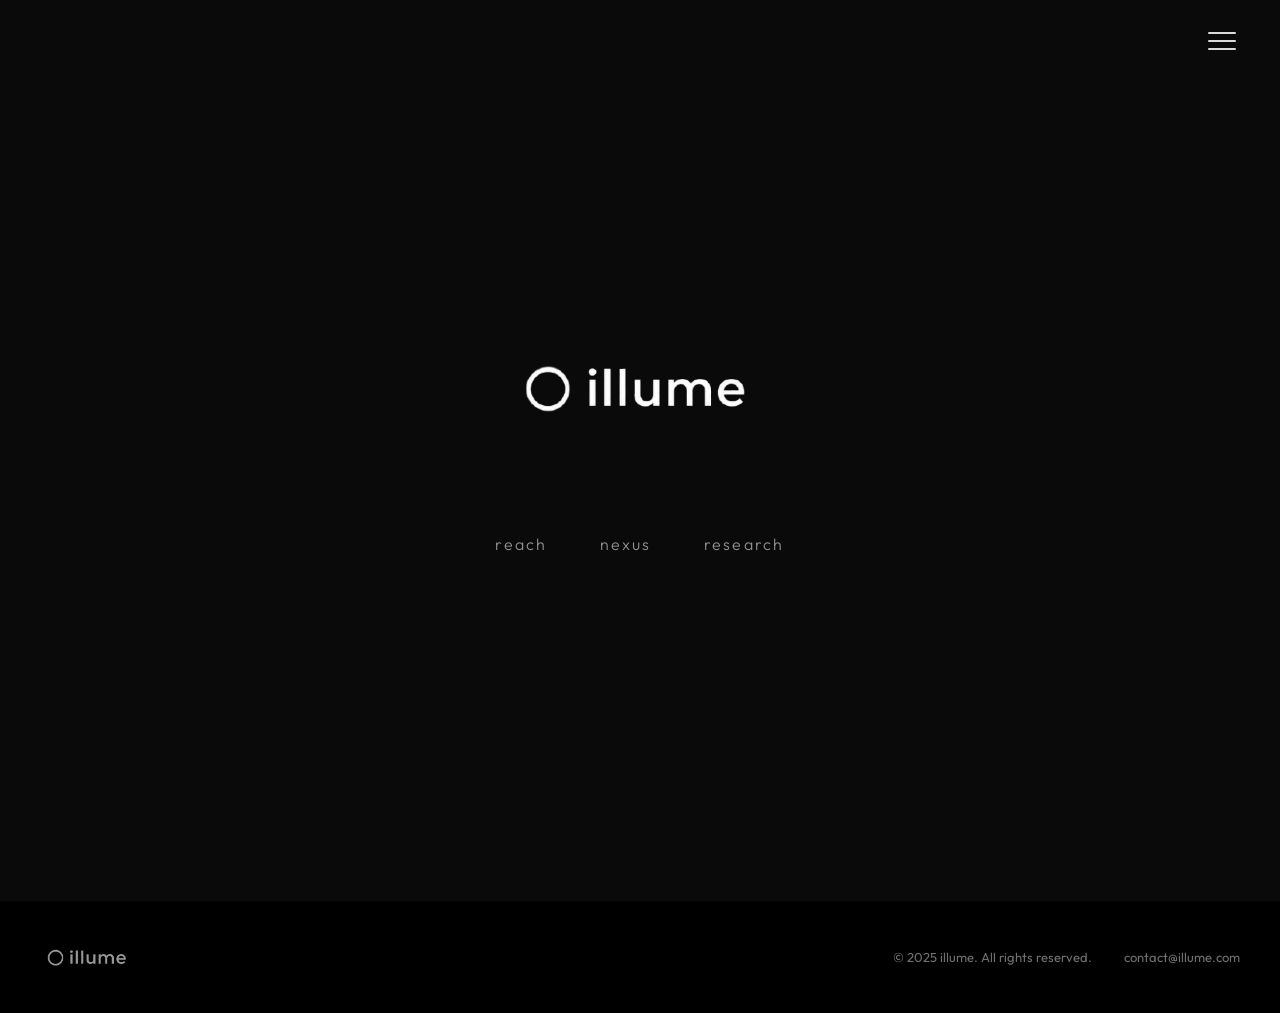
==== index.html @ b786ed3f "website update" ====
<!DOCTYPE html>
<html lang="en">
<head>
    <meta charset="UTF-8">
    <meta name="viewport" content="width=device-width, initial-scale=1.0">
    <title>illume — Automated Social Media for Academic Journals</title>
    <link rel="preconnect" href="https://fonts.googleapis.com">
    <link rel="preconnect" href="https://fonts.gstatic.com" crossorigin>
    <link href="https://fonts.googleapis.com/css2?family=Outfit:wght@300;400;500;600;700;800&display=swap" rel="stylesheet">
    <link rel="stylesheet" href="styles.css">
</head>
<body>
    <!-- Navigation -->
    <nav class="navbar">
        <button class="hamburger" id="hamburger" aria-label="Open menu">
            <span></span>
            <span></span>
            <span></span>
        </button>
    </nav>
    <div class="nav-overlay" id="navOverlay">
        <button class="nav-close" id="navClose" aria-label="Close menu">✕</button>
        <ul class="nav-overlay-menu">
            <li><a href="#home" class="nav-overlay-link">Home</a></li>
            <li><a href="reach.html" class="nav-overlay-link">Reach</a></li>
            <li><a href="nexus.html" class="nav-overlay-link">Nexus</a></li>
            <li><a href="research.html" class="nav-overlay-link">Research</a></li>
            <li><a href="mailto:contact@illume.com" class="nav-overlay-link">Contact</a></li>
        </ul>
    </div>

    <!-- Hero Section -->
    <section id="home" class="hero">
        <video class="hero-video" id="heroV1" autoplay muted playsinline>
            <source src="video/hero.mp4" type="video/mp4">
            <source src="video/hero.webm" type="video/webm">
        </video>
        <video class="hero-video hero-video-standby" id="heroV2" muted playsinline>
            <source src="video/hero.mp4" type="video/mp4">
            <source src="video/hero.webm" type="video/webm">
        </video>
        <div class="hero-video-overlay"></div>
        <div class="hero-center">
            <img src="logo-transparent.png" alt="illume" class="hero-logo">
            <div class="hero-links">
                <a href="reach.html" class="hero-link">reach</a>
                <a href="nexus.html" class="hero-link">nexus</a>
                <a href="research.html" class="hero-link">research</a>
            </div>
        </div>
    </section>

    <!-- Footer -->
    <footer class="footer">
        <div class="footer-inner">
            <img src="logo-transparent.png" alt="illume" class="footer-logo-img">
            <div class="footer-right">
                <p class="footer-copy">&copy; 2025 illume. All rights reserved.</p>
                <a href="mailto:contact@illume.com" class="footer-contact">contact@illume.com</a>
            </div>
        </div>
    </footer>

    <script src="script.js"></script>
</body>
</html>
---- styles.css ----
/* Reset and Base Styles */
* {
    margin: 0;
    padding: 0;
    box-sizing: border-box;
}

:root {
    --primary-color: #5555FF;
    --secondary-color: #4040DD;
    --accent-gradient: linear-gradient(135deg, #6B6BFF 0%, #5555FF 50%, #4040DD 100%);
    --bg-dark: #0a0a0a;
    --bg-darker: #000000;
    --bg-card: #1a1a1a;
    --text-primary: #ffffff;
    --text-secondary: #b0b0b0;
    --text-muted: #707070;
}

html {
    scroll-behavior: smooth;
}

body {
    font-family: 'Outfit', -apple-system, BlinkMacSystemFont, 'Segoe UI', sans-serif;
    background-color: var(--bg-dark);
    color: var(--text-primary);
    line-height: 1.6;
    overflow-x: hidden;
}

.container {
    max-width: 1200px;
    margin: 0 auto;
    padding: 0 20px;
}

/* Navigation */
.navbar {
    position: fixed;
    top: 0;
    right: 0;
    z-index: 1000;
    padding: 28px 40px;
}

.hamburger {
    background: none;
    border: none;
    cursor: pointer;
    display: flex;
    flex-direction: column;
    gap: 6px;
    padding: 4px;
}

.hamburger span {
    display: block;
    width: 28px;
    height: 2px;
    background: rgba(255, 255, 255, 0.85);
    transition: all 0.3s;
    border-radius: 2px;
}

.hamburger:hover span {
    background: white;
}

.nav-overlay {
    position: fixed;
    top: 0;
    right: -340px;
    width: 320px;
    height: 100vh;
    background: rgba(8, 8, 8, 0.97);
    backdrop-filter: blur(20px);
    z-index: 1001;
    transition: right 0.4s cubic-bezier(0.4, 0, 0.2, 1);
    padding: 80px 50px;
    border-left: 1px solid rgba(255, 255, 255, 0.07);
}

.nav-overlay.open {
    right: 0;
}

.nav-close {
    position: absolute;
    top: 28px;
    right: 38px;
    background: none;
    border: none;
    color: rgba(255, 255, 255, 0.65);
    font-size: 20px;
    cursor: pointer;
    transition: color 0.3s;
    line-height: 1;
}

.nav-close:hover {
    color: white;
}

.nav-overlay-menu {
    list-style: none;
    display: flex;
    flex-direction: column;
    gap: 28px;
}

.nav-overlay-link {
    color: rgba(255, 255, 255, 0.6);
    text-decoration: none;
    font-size: 22px;
    font-weight: 500;
    letter-spacing: -0.3px;
    transition: color 0.3s;
}

.nav-overlay-link:hover {
    color: white;
}

/* Buttons */
.btn-primary, .btn-secondary, .btn-outline {
    padding: 12px 28px;
    border-radius: 8px;
    text-decoration: none;
    font-weight: 600;
    transition: all 0.3s;
    display: inline-block;
    cursor: pointer;
}

.btn-primary {
    background: var(--accent-gradient);
    color: white;
    border: none;
}

.btn-primary:hover {
    transform: translateY(-2px);
    box-shadow: 0 10px 30px rgba(85, 85, 255, 0.3);
}

.btn-secondary {
    background: white;
    color: var(--bg-dark);
    border: none;
}

.btn-secondary:hover {
    transform: translateY(-2px);
    box-shadow: 0 10px 30px rgba(255, 255, 255, 0.2);
}

.btn-outline {
    background: transparent;
    color: var(--text-primary);
    border: 2px solid rgba(255, 255, 255, 0.2);
}

.btn-outline:hover {
    border-color: var(--primary-color);
    background: rgba(85, 85, 255, 0.1);
}

.btn-primary.large, .btn-outline.large {
    padding: 16px 40px;
    font-size: 18px;
}

/* Hero Section */
.hero {
    position: relative;
    height: 100vh;
    display: flex;
    align-items: center;
    justify-content: center;
    overflow: hidden;
}

.hero-video {
    position: absolute;
    top: 0;
    left: 0;
    width: 100%;
    height: 100%;
    object-fit: cover;
    z-index: 0;
    transition: opacity 0.8s ease;
}

.hero-video-standby {
    opacity: 0;
}

.hero-video-overlay {
    position: absolute;
    top: 0;
    left: 0;
    width: 100%;
    height: 100%;
    background: rgba(10, 10, 10, 0.3);
    z-index: 1;
}

.hero-center {
    display: flex;
    flex-direction: column;
    align-items: center;
    gap: 100px;
    position: relative;
    z-index: 2;
}

.hero-logo {
    height: 90px;
    width: auto;
}

.hero-links {
    display: flex;
    gap: 52px;
    align-items: center;
}

.hero-link {
    color: rgba(255, 255, 255, 0.55);
    text-decoration: none;
    font-size: 16px;
    font-weight: 300;
    letter-spacing: 0.14em;
    transition: color 0.3s;
}

.hero-link:hover {
    color: rgba(255, 255, 255, 0.95);
}



/* Footer */
.footer {
    background: var(--bg-darker);
    padding: 40px;
    border-top: 1px solid rgba(255, 255, 255, 0.05);
}

.footer-inner {
    max-width: 1200px;
    margin: 0 auto;
    display: flex;
    align-items: center;
    justify-content: space-between;
}

.footer-logo-img {
    height: 32px;
    width: auto;
    opacity: 0.6;
}

.footer-right {
    display: flex;
    align-items: center;
    gap: 32px;
}

.footer-copy {
    color: var(--text-muted);
    font-size: 13px;
}

.footer-contact {
    color: var(--text-muted);
    text-decoration: none;
    font-size: 13px;
    transition: color 0.3s;
}

.footer-contact:hover {
    color: var(--text-primary);
}

/* Responsive Design */
@media (max-width: 768px) {
    .navbar {
        padding: 20px 25px;
    }

    .hero-logo {
        height: 65px;
    }

    .hero-links {
        gap: 32px;
    }

    .footer-inner {
        flex-direction: column;
        gap: 20px;
        text-align: center;
    }

    .footer-right {
        flex-direction: column;
        gap: 10px;
    }
}

/* ─── Reach Page ─────────────────────────────────────── */

.rp-hero {
    min-height: 100vh;
    display: flex;
    flex-direction: column;
    justify-content: center;
    padding: 140px 80px 100px;
    position: relative;
    background: var(--bg-dark);
}

.rp-back {
    position: absolute;
    top: 44px;
    left: 80px;
    color: var(--text-muted);
    text-decoration: none;
    font-size: 13px;
    letter-spacing: 0.08em;
    font-weight: 400;
    transition: color 0.3s;
}

.rp-back:hover { color: white; }

.rp-eyebrow {
    display: block;
    font-size: 13px;
    color: var(--text-muted);
    letter-spacing: 0.12em;
    font-weight: 400;
    margin-bottom: 10px;
}

.rp-title {
    font-size: clamp(48px, 6vw, 80px);
    font-weight: 300;
    letter-spacing: -1px;
    line-height: 1;
    color: white;
    margin-bottom: 44px;
}

.rp-tagline {
    font-size: 20px;
    color: var(--text-secondary);
    font-weight: 300;
    line-height: 1.6;
    max-width: 500px;
    margin-bottom: 52px;
}

.rp-btn {
    display: inline-block;
    color: rgba(255, 255, 255, 0.8);
    text-decoration: none;
    font-size: 13px;
    letter-spacing: 0.1em;
    font-weight: 400;
    border-bottom: 1px solid rgba(255, 255, 255, 0.25);
    padding-bottom: 4px;
    transition: color 0.3s, border-color 0.3s;
}

.rp-btn:hover {
    color: white;
    border-color: white;
}

.rp-container {
    max-width: 960px;
    margin: 0 auto;
    padding: 0 80px;
}

.rp-section {
    padding: 0 0 100px;
    background: var(--bg-dark);
}

.rp-rule {
    border: none;
    border-top: 1px solid rgba(255, 255, 255, 0.08);
    margin: 0 0 80px;
}

.rp-label {
    font-size: 11px;
    text-transform: uppercase;
    letter-spacing: 0.2em;
    color: var(--text-muted);
    font-weight: 500;
    margin-bottom: 52px;
}

.rp-intro {
    font-size: 21px;
    color: var(--text-secondary);
    line-height: 1.75;
    font-weight: 300;
    max-width: 720px;
}

.rp-features {
    display: grid;
    grid-template-columns: 1fr 1fr;
    gap: 52px 80px;
}

.rp-feature h3 {
    font-size: 17px;
    font-weight: 600;
    color: white;
    margin-bottom: 12px;
    letter-spacing: -0.2px;
}

.rp-feature p {
    font-size: 15px;
    color: var(--text-secondary);
    line-height: 1.75;
    font-weight: 300;
}

.rp-steps {
    display: flex;
    flex-direction: column;
    gap: 44px;
}

.rp-step {
    display: flex;
    gap: 44px;
    align-items: flex-start;
}

.rp-step-num {
    font-size: 12px;
    color: var(--text-muted);
    font-weight: 500;
    letter-spacing: 0.05em;
    min-width: 28px;
    padding-top: 3px;
}

.rp-step-body h3 {
    font-size: 17px;
    font-weight: 600;
    color: white;
    margin-bottom: 10px;
    letter-spacing: -0.2px;
}

.rp-step-body p {
    font-size: 15px;
    color: var(--text-secondary);
    line-height: 1.75;
    font-weight: 300;
}

.rp-pricing {
    display: flex;
    flex-direction: column;
    margin-bottom: 28px;
}

.rp-plan {
    display: grid;
    grid-template-columns: 160px 1fr 110px;
    gap: 32px;
    align-items: center;
    padding: 28px 0;
    border-bottom: 1px solid rgba(255, 255, 255, 0.06);
}

.rp-plan:first-child {
    border-top: 1px solid rgba(255, 255, 255, 0.06);
}

.rp-plan-name {
    font-size: 16px;
    font-weight: 600;
    color: white;
}

.rp-plan-detail {
    font-size: 14px;
    color: var(--text-muted);
    font-weight: 300;
    line-height: 1.6;
}

.rp-plan-price {
    font-size: 18px;
    font-weight: 600;
    color: white;
    text-align: right;
}

.rp-plan-price span {
    font-size: 13px;
    font-weight: 300;
    color: var(--text-muted);
}

.rp-pricing-note {
    font-size: 13px;
    color: var(--text-muted);
    font-weight: 300;
}

.rp-cta-section {
    padding-bottom: 140px;
}

.rp-cta h2 {
    font-size: clamp(32px, 4vw, 48px);
    font-weight: 300;
    letter-spacing: -0.5px;
    color: white;
    margin-bottom: 40px;
    line-height: 1.1;
}

@media (max-width: 768px) {
    .rp-hero { padding: 120px 32px 80px; }
    .rp-back { left: 32px; }
    .rp-title { letter-spacing: -2px; }
    .rp-container { padding: 0 32px; }
    .rp-features { grid-template-columns: 1fr; gap: 40px; }
    .rp-plan { grid-template-columns: 1fr; gap: 6px; }
    .rp-plan-price { text-align: left; }
}
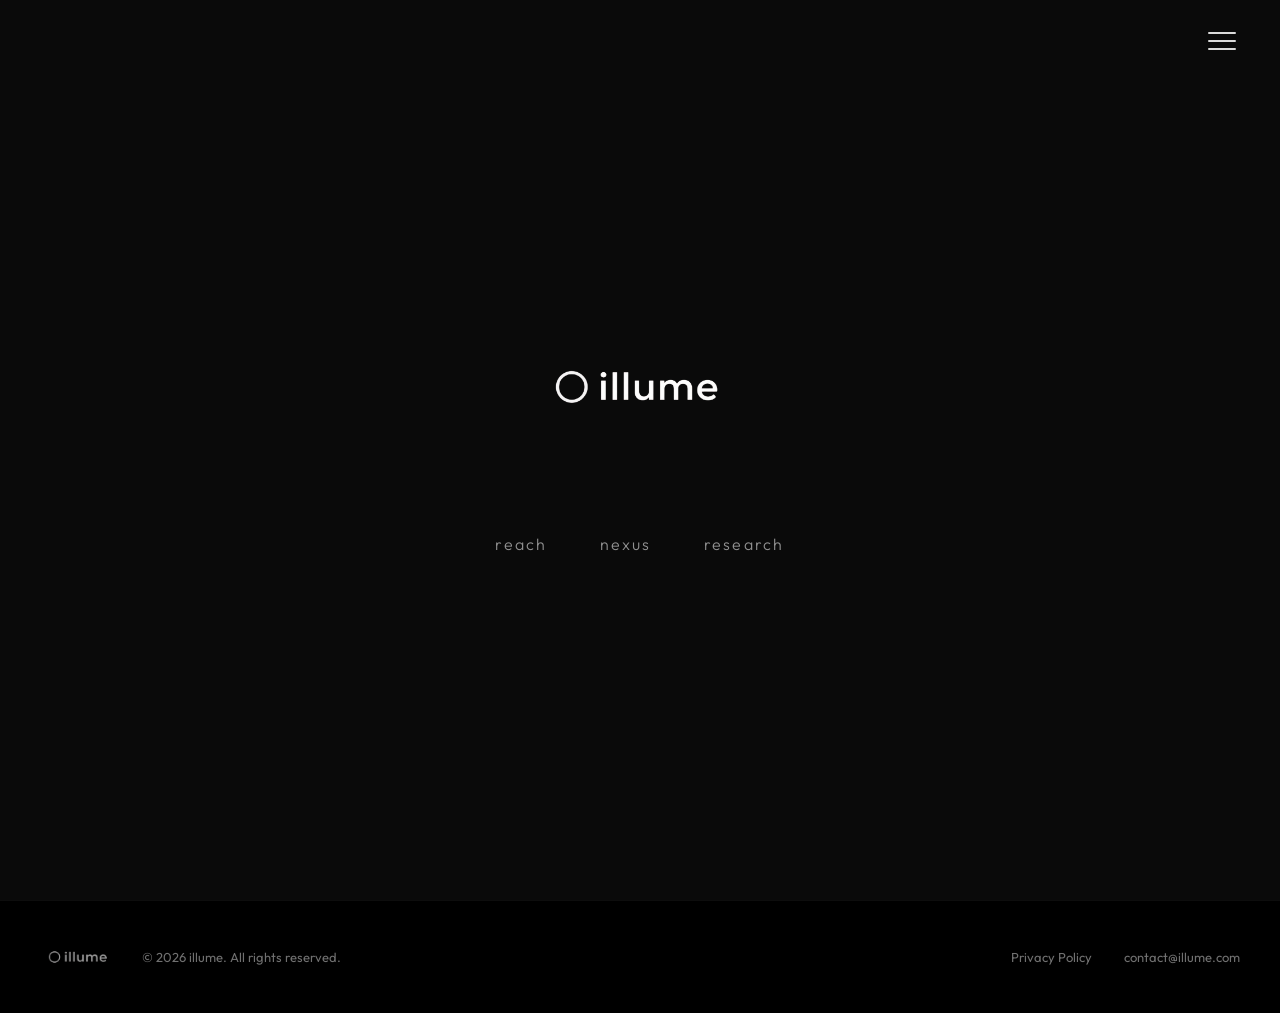
==== commit 3b149f26: "pre-deploy cleanup and updates Co-Authored-By: Claude Sonnet 4.6 <noreply@anthropic.com>" ====
--- a/index.html
+++ b/index.html
@@ -8,6 +8,7 @@
     <link rel="preconnect" href="https://fonts.gstatic.com" crossorigin>
     <link href="https://fonts.googleapis.com/css2?family=Outfit:wght@300;400;500;600;700;800&display=swap" rel="stylesheet">
     <link rel="stylesheet" href="styles.css">
+    <link rel="icon" type="image/png" href="Ellipse.png">
 </head>
 <body>
     <!-- Navigation -->
@@ -53,9 +54,12 @@
     <!-- Footer -->
     <footer class="footer">
         <div class="footer-inner">
-            <img src="logo-transparent.png" alt="illume" class="footer-logo-img">
+            <div class="footer-left">
+                <img src="logo-transparent.png" alt="illume" class="footer-logo-img">
+                <p class="footer-copy">&copy; 2026 illume. All rights reserved.</p>
+            </div>
             <div class="footer-right">
-                <p class="footer-copy">&copy; 2025 illume. All rights reserved.</p>
+                <a href="privacy.html" class="footer-contact">Privacy Policy</a>
                 <a href="mailto:contact@illume.com" class="footer-contact">contact@illume.com</a>
             </div>
         </div>
--- a/styles.css
+++ b/styles.css
@@ -256,6 +256,12 @@
     justify-content: space-between;
 }
 
+.footer-left {
+    display: flex;
+    align-items: center;
+    gap: 24px;
+}
+
 .footer-logo-img {
     height: 32px;
     width: auto;
@@ -298,6 +304,12 @@
         gap: 32px;
     }
 
+    .footer-left {
+        flex-direction: column;
+        gap: 10px;
+        text-align: center;
+    }
+
     .footer-inner {
         flex-direction: column;
         gap: 20px;
@@ -313,11 +325,10 @@
 /* ─── Reach Page ─────────────────────────────────────── */
 
 .rp-hero {
-    min-height: 100vh;
     display: flex;
     flex-direction: column;
     justify-content: center;
-    padding: 140px 80px 100px;
+    padding: 60px 80px 80px;
     position: relative;
     background: var(--bg-dark);
 }
@@ -338,11 +349,17 @@
 
 .rp-eyebrow {
     display: block;
-    font-size: 13px;
-    color: var(--text-muted);
-    letter-spacing: 0.12em;
-    font-weight: 400;
-    margin-bottom: 10px;
+    font-size: 22px;
+    color: var(--text-muted);
+    letter-spacing: 0.06em;
+    font-weight: 300;
+    margin-bottom: 12px;
+    text-decoration: none;
+    transition: color 0.3s;
+}
+
+.rp-eyebrow:hover {
+    color: white;
 }
 
 .rp-title {
@@ -386,6 +403,11 @@
     padding: 0 80px;
 }
 
+.rp-container--wide {
+    max-width: none;
+    padding: 0 80px;
+}
+
 .rp-section {
     padding: 0 0 100px;
     background: var(--bg-dark);
@@ -414,10 +436,33 @@
     max-width: 720px;
 }
 
+.rp-icon {
+    width: 36px;
+    height: 36px;
+    display: flex;
+    align-items: center;
+    justify-content: center;
+    margin-bottom: 18px;
+    color: rgba(255,255,255,0.38);
+}
+
 .rp-features {
     display: grid;
     grid-template-columns: 1fr 1fr;
-    gap: 52px 80px;
+    gap: 16px 24px;
+}
+
+.rp-feature {
+    padding: 28px;
+    border-radius: 10px;
+    border: 1px solid rgba(255,255,255,0.06);
+    transition: background 0.3s ease, border-color 0.3s ease, box-shadow 0.3s ease;
+}
+
+.rp-feature:hover {
+    background: rgba(255,255,255,0.04);
+    border-color: rgba(255,255,255,0.1);
+    box-shadow: 0 0 48px rgba(255,255,255,0.05), 0 8px 24px rgba(0,0,0,0.2);
 }
 
 .rp-feature h3 {
@@ -438,13 +483,23 @@
 .rp-steps {
     display: flex;
     flex-direction: column;
-    gap: 44px;
+    gap: 10px;
 }
 
 .rp-step {
     display: flex;
     gap: 44px;
     align-items: flex-start;
+    padding: 28px 32px;
+    border-radius: 10px;
+    border: 1px solid rgba(255,255,255,0.06);
+    transition: background 0.3s ease, border-color 0.3s ease, box-shadow 0.3s ease;
+}
+
+.rp-step:hover {
+    background: rgba(255,255,255,0.04);
+    border-color: rgba(255,255,255,0.1);
+    box-shadow: 0 0 48px rgba(255,255,255,0.05), 0 8px 24px rgba(0,0,0,0.2);
 }
 
 .rp-step-num {
@@ -469,6 +524,26 @@
     color: var(--text-secondary);
     line-height: 1.75;
     font-weight: 300;
+}
+
+.rp-split {
+    display: grid;
+    grid-template-columns: 1fr 1fr;
+    gap: 0;
+    align-items: start;
+}
+
+.rp-split-col:first-child {
+    padding-right: 48px;
+    border-right: 1px solid rgba(255,255,255,0.08);
+}
+
+.rp-split-col:last-child {
+    padding-left: 48px;
+}
+
+.rp-split-col .rp-features {
+    grid-template-columns: 1fr;
 }
 
 .rp-pricing {
@@ -536,11 +611,90 @@
 }
 
 @media (max-width: 768px) {
-    .rp-hero { padding: 120px 32px 80px; }
+    .rp-hero { padding: 80px 32px 60px; }
     .rp-back { left: 32px; }
     .rp-title { letter-spacing: -2px; }
     .rp-container { padding: 0 32px; }
-    .rp-features { grid-template-columns: 1fr; gap: 40px; }
+    .rp-features { grid-template-columns: 1fr; gap: 12px; }
+    .rp-split { grid-template-columns: 1fr; }
+    .rp-split-col:first-child { padding-right: 0; border-right: none; border-bottom: 1px solid rgba(255,255,255,0.08); padding-bottom: 48px; margin-bottom: 48px; }
+    .rp-split-col:last-child { padding-left: 0; }
     .rp-plan { grid-template-columns: 1fr; gap: 6px; }
     .rp-plan-price { text-align: left; }
 }
+
+/* ─── Privacy Policy Page ────────────────────────────── */
+
+.pp-container {
+    max-width: 720px;
+}
+
+.pp-block {
+    margin-bottom: 64px;
+}
+
+.pp-lead {
+    font-size: 19px;
+    color: var(--text-secondary);
+    line-height: 1.75;
+    font-weight: 300;
+}
+
+.pp-subhead {
+    font-size: 14px;
+    font-weight: 600;
+    color: white;
+    letter-spacing: -0.1px;
+    margin: 32px 0 12px;
+}
+
+.pp-text {
+    font-size: 15px;
+    color: var(--text-secondary);
+    line-height: 1.8;
+    font-weight: 300;
+    margin-bottom: 16px;
+}
+
+.pp-text strong {
+    color: white;
+    font-weight: 500;
+}
+
+.pp-list {
+    list-style: none;
+    display: flex;
+    flex-direction: column;
+    gap: 10px;
+    margin-top: 16px;
+}
+
+.pp-list li {
+    font-size: 15px;
+    color: var(--text-secondary);
+    line-height: 1.75;
+    font-weight: 300;
+    padding-left: 20px;
+    position: relative;
+}
+
+.pp-list li::before {
+    content: '—';
+    position: absolute;
+    left: 0;
+    color: var(--text-muted);
+    font-size: 13px;
+}
+
+.pp-link {
+    color: rgba(255, 255, 255, 0.6);
+    text-decoration: none;
+    border-bottom: 1px solid rgba(255, 255, 255, 0.2);
+    padding-bottom: 1px;
+    transition: color 0.3s, border-color 0.3s;
+}
+
+.pp-link:hover {
+    color: white;
+    border-color: white;
+}
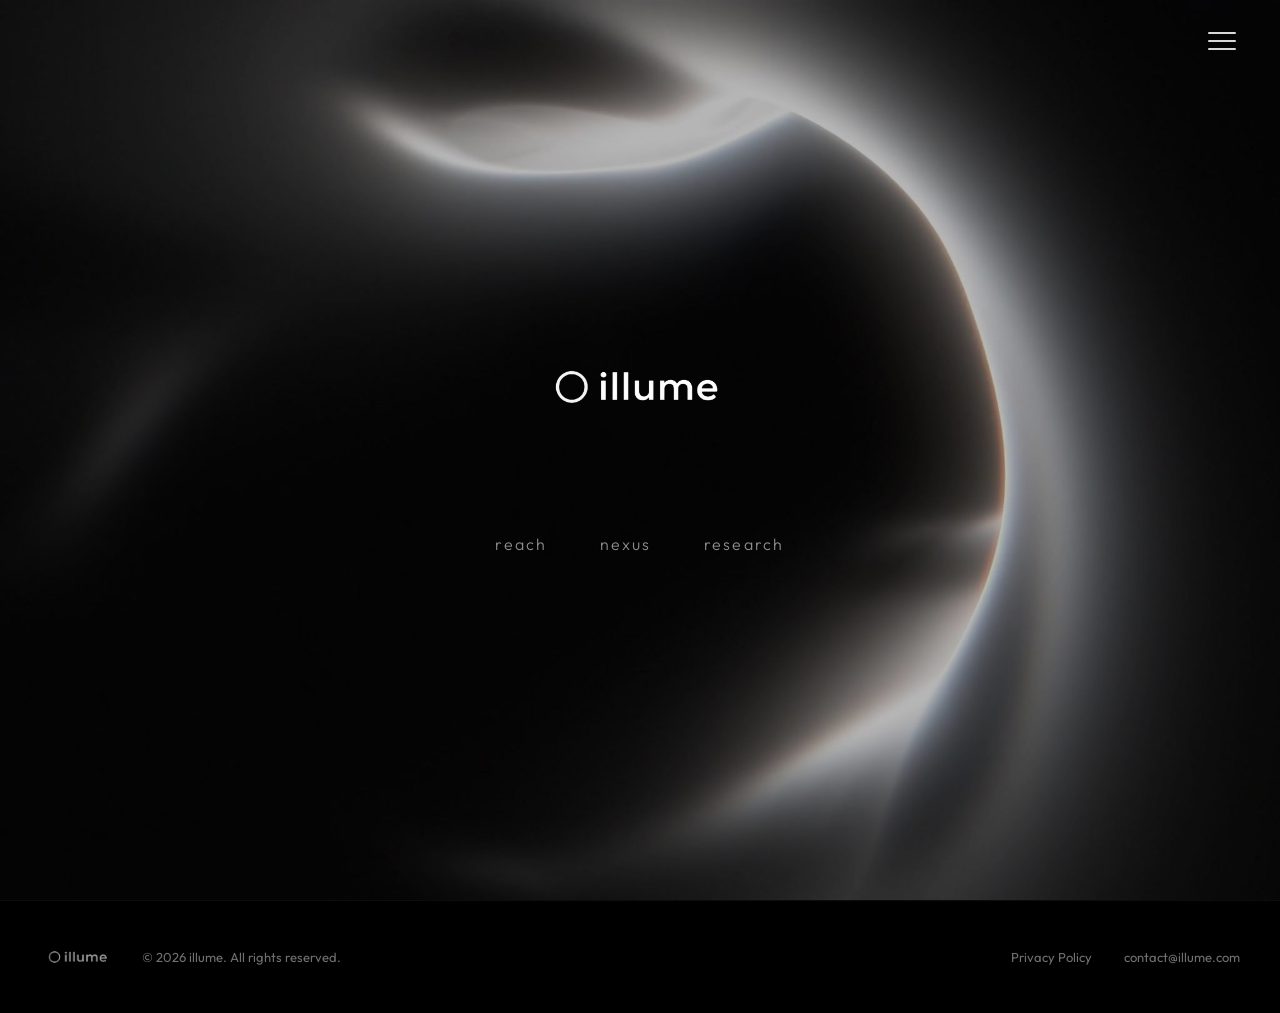
==== commit 3df7d345: "add video poster image and defer standby video preload Co-Authored-By: Claude Sonnet 4.6 <noreply@an" ====
--- a/index.html
+++ b/index.html
@@ -32,11 +32,11 @@
 
     <!-- Hero Section -->
     <section id="home" class="hero">
-        <video class="hero-video" id="heroV1" autoplay muted playsinline>
+        <video class="hero-video" id="heroV1" autoplay muted playsinline poster="video/poster.jpg">
             <source src="video/hero.mp4" type="video/mp4">
             <source src="video/hero.webm" type="video/webm">
         </video>
-        <video class="hero-video hero-video-standby" id="heroV2" muted playsinline>
+        <video class="hero-video hero-video-standby" id="heroV2" muted playsinline preload="none">
             <source src="video/hero.mp4" type="video/mp4">
             <source src="video/hero.webm" type="video/webm">
         </video>
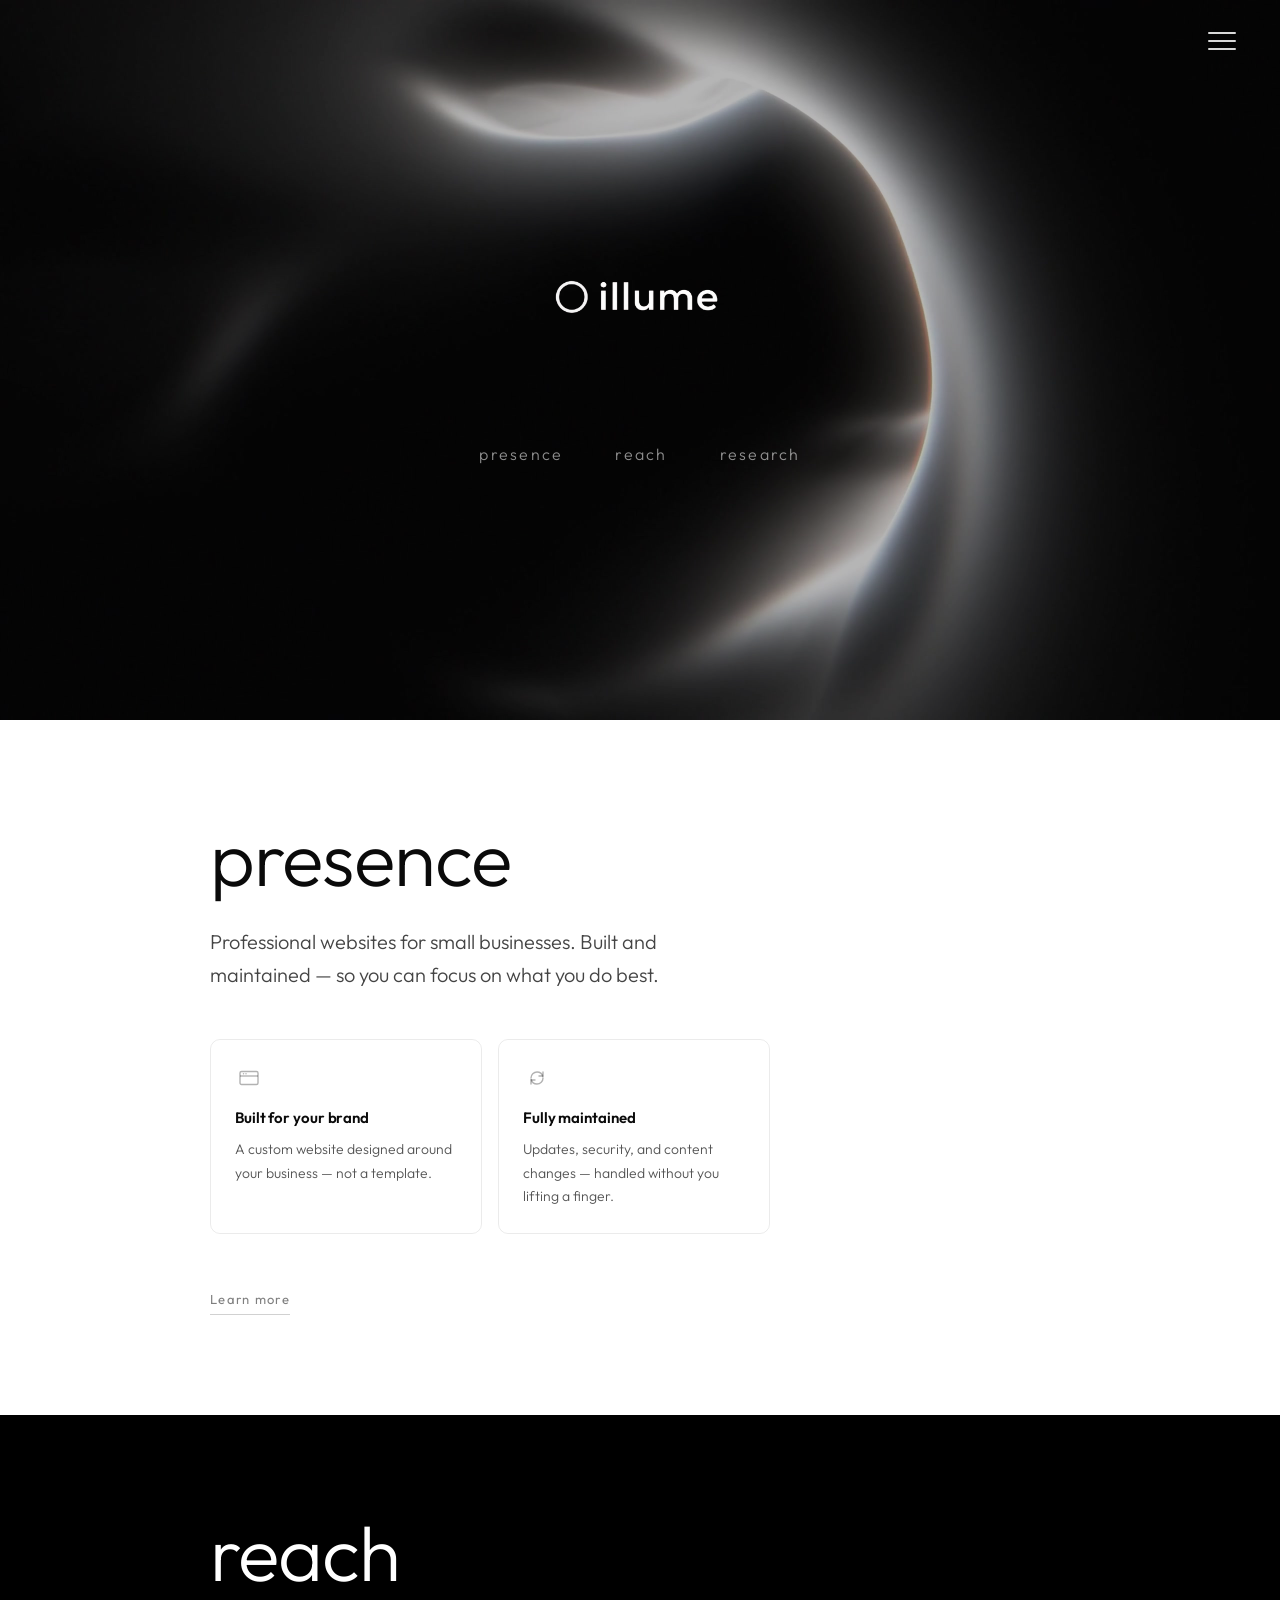
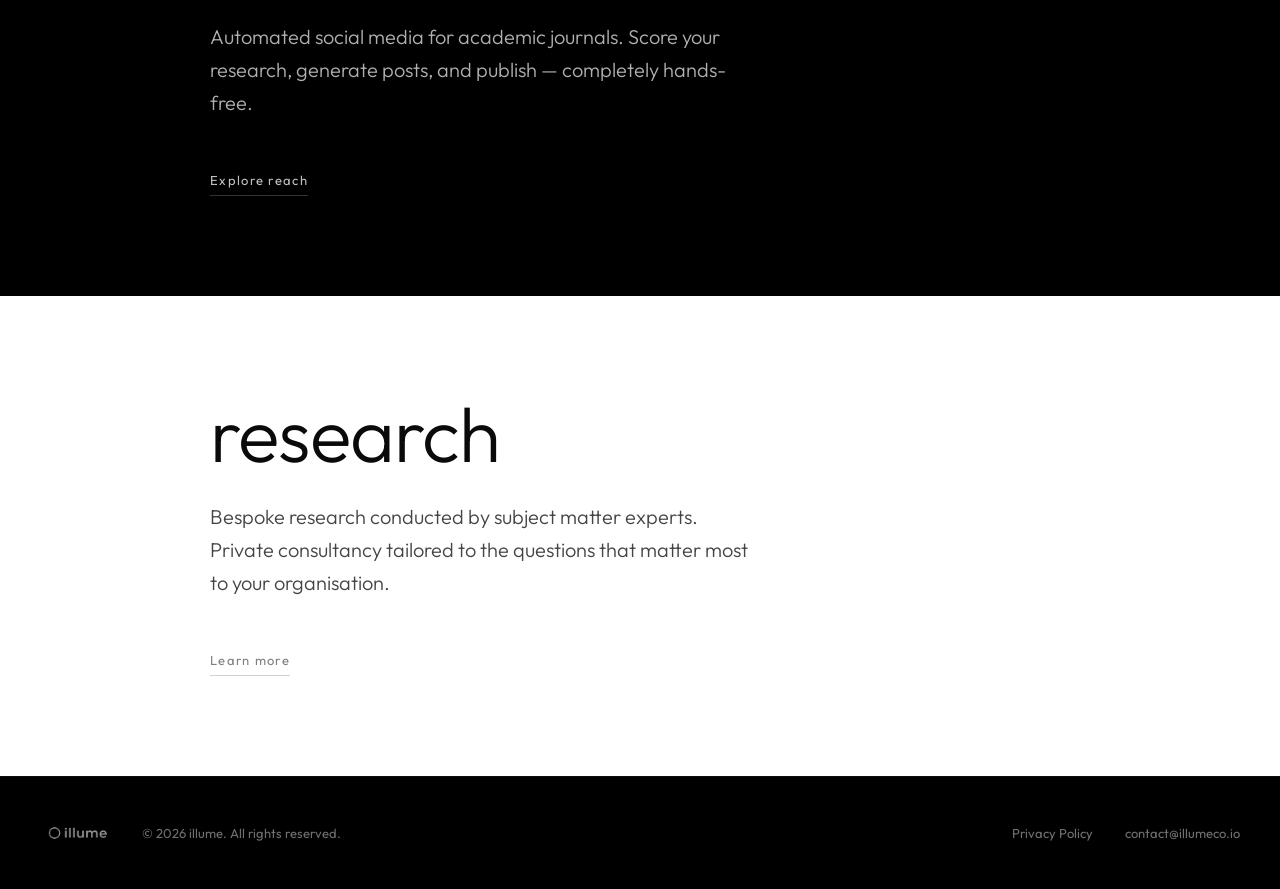
==== commit e63bc848: "varoius updates" ====
--- a/index.html
+++ b/index.html
@@ -3,7 +3,7 @@
 <head>
     <meta charset="UTF-8">
     <meta name="viewport" content="width=device-width, initial-scale=1.0">
-    <title>illume — Automated Social Media for Academic Journals</title>
+    <title>illume</title>
     <link rel="preconnect" href="https://fonts.googleapis.com">
     <link rel="preconnect" href="https://fonts.gstatic.com" crossorigin>
     <link href="https://fonts.googleapis.com/css2?family=Outfit:wght@300;400;500;600;700;800&display=swap" rel="stylesheet">
@@ -23,10 +23,10 @@
         <button class="nav-close" id="navClose" aria-label="Close menu">✕</button>
         <ul class="nav-overlay-menu">
             <li><a href="#home" class="nav-overlay-link">Home</a></li>
+            <li><a href="presence.html" class="nav-overlay-link">Presence</a></li>
             <li><a href="reach.html" class="nav-overlay-link">Reach</a></li>
-            <li><a href="nexus.html" class="nav-overlay-link">Nexus</a></li>
             <li><a href="research.html" class="nav-overlay-link">Research</a></li>
-            <li><a href="mailto:contact@illume.com" class="nav-overlay-link">Contact</a></li>
+            <li><a href="mailto:contact@illumeco.io" class="nav-overlay-link">Contact</a></li>
         </ul>
     </div>
 
@@ -44,10 +44,63 @@
         <div class="hero-center">
             <img src="logo-transparent.png" alt="illume" class="hero-logo">
             <div class="hero-links">
+                <a href="presence.html" class="hero-link">presence</a>
                 <a href="reach.html" class="hero-link">reach</a>
-                <a href="nexus.html" class="hero-link">nexus</a>
                 <a href="research.html" class="hero-link">research</a>
             </div>
+        </div>
+    </section>
+
+    <!-- Presence Section -->
+    <section class="hp-panel hp-panel--light">
+        <div class="hp-panel-inner">
+            <h2 class="hp-title">presence</h2>
+            <p class="hp-tagline">Professional websites for small businesses. Built and maintained — so you can focus on what you do best.</p>
+            <div class="hp-features">
+                <div class="hp-feature">
+                    <div class="hp-feature-icon">
+                        <svg width="20" height="20" viewBox="0 0 20 20" fill="none" xmlns="http://www.w3.org/2000/svg">
+                            <rect x="1" y="3.5" width="18" height="13" rx="1.5" stroke="currentColor" stroke-width="1.4"/>
+                            <path d="M1 8h18" stroke="currentColor" stroke-width="1.4"/>
+                            <circle cx="4.5" cy="5.75" r="0.75" fill="currentColor"/>
+                            <circle cx="7" cy="5.75" r="0.75" fill="currentColor"/>
+                        </svg>
+                    </div>
+                    <h3>Built for your brand</h3>
+                    <p>A custom website designed around your business — not a template.</p>
+                </div>
+                <div class="hp-feature">
+                    <div class="hp-feature-icon">
+                        <svg width="20" height="20" viewBox="0 0 20 20" fill="none" xmlns="http://www.w3.org/2000/svg">
+                            <path d="M4 10a6 6 0 016-6 6 6 0 015.83 4.5" stroke="currentColor" stroke-width="1.4" stroke-linecap="round"/>
+                            <path d="M16 10a6 6 0 01-6 6 6 6 0 01-5.83-4.5" stroke="currentColor" stroke-width="1.4" stroke-linecap="round"/>
+                            <path d="M16 4v4h-4" stroke="currentColor" stroke-width="1.4" stroke-linecap="round" stroke-linejoin="round"/>
+                            <path d="M4 16v-4h4" stroke="currentColor" stroke-width="1.4" stroke-linecap="round" stroke-linejoin="round"/>
+                        </svg>
+                    </div>
+                    <h3>Fully maintained</h3>
+                    <p>Updates, security, and content changes — handled without you lifting a finger.</p>
+                </div>
+            </div>
+            <a href="presence.html" class="hp-btn">Learn more</a>
+        </div>
+    </section>
+
+    <!-- Reach Section -->
+    <section class="hp-panel hp-panel--dark">
+        <div class="hp-panel-inner">
+            <h2 class="hp-title">reach</h2>
+            <p class="hp-tagline">Automated social media for academic journals. Score your research, generate posts, and publish — completely hands-free.</p>
+            <a href="reach.html" class="hp-btn">Explore reach</a>
+        </div>
+    </section>
+
+    <!-- Research Section -->
+    <section class="hp-panel hp-panel--light">
+        <div class="hp-panel-inner">
+            <h2 class="hp-title">research</h2>
+            <p class="hp-tagline">Bespoke research conducted by subject matter experts. Private consultancy tailored to the questions that matter most to your organisation.</p>
+            <a href="research.html" class="hp-btn">Learn more</a>
         </div>
     </section>
 
@@ -60,7 +113,7 @@
             </div>
             <div class="footer-right">
                 <a href="privacy.html" class="footer-contact">Privacy Policy</a>
-                <a href="mailto:contact@illume.com" class="footer-contact">contact@illume.com</a>
+                <a href="mailto:contact@illumeco.io" class="footer-contact">contact@illumeco.io</a>
             </div>
         </div>
     </footer>
--- a/styles.css
+++ b/styles.css
@@ -174,7 +174,7 @@
 /* Hero Section */
 .hero {
     position: relative;
-    height: 100vh;
+    height: 80vh;
     display: flex;
     align-items: center;
     justify-content: center;
@@ -319,6 +319,154 @@
     .footer-right {
         flex-direction: column;
         gap: 10px;
+    }
+}
+
+/* ─── Homepage Product Panels ─────────────────────────── */
+
+.hp-panel {
+    padding: 100px 80px;
+}
+
+.hp-panel--light {
+    background: #ffffff;
+}
+
+.hp-panel--dark {
+    background: var(--bg-darker);
+}
+
+.hp-panel-inner {
+    max-width: 860px;
+    margin: 0 auto;
+}
+
+.hp-title {
+    font-size: clamp(48px, 6vw, 80px);
+    font-weight: 300;
+    letter-spacing: -1px;
+    line-height: 1;
+    margin-bottom: 28px;
+}
+
+.hp-panel--light .hp-title {
+    color: #0a0a0a;
+}
+
+.hp-panel--dark .hp-title {
+    color: #ffffff;
+}
+
+.hp-tagline {
+    font-size: 20px;
+    font-weight: 300;
+    line-height: 1.65;
+    max-width: 540px;
+    margin-bottom: 48px;
+}
+
+.hp-panel--light .hp-tagline {
+    color: #444444;
+}
+
+.hp-panel--dark .hp-tagline {
+    color: var(--text-secondary);
+}
+
+.hp-features {
+    display: grid;
+    grid-template-columns: 1fr 1fr;
+    gap: 16px;
+    max-width: 560px;
+    margin-bottom: 52px;
+}
+
+.hp-feature {
+    padding: 24px;
+    border-radius: 10px;
+    transition: background 0.3s ease, border-color 0.3s ease;
+}
+
+.hp-panel--light .hp-feature {
+    border: 1px solid rgba(0, 0, 0, 0.08);
+}
+
+.hp-panel--light .hp-feature:hover {
+    background: rgba(0, 0, 0, 0.02);
+    border-color: rgba(0, 0, 0, 0.14);
+}
+
+.hp-feature-icon {
+    width: 28px;
+    height: 28px;
+    display: flex;
+    align-items: center;
+    justify-content: center;
+    margin-bottom: 14px;
+}
+
+.hp-panel--light .hp-feature-icon {
+    color: rgba(0, 0, 0, 0.3);
+}
+
+.hp-feature h3 {
+    font-size: 15px;
+    font-weight: 600;
+    margin-bottom: 8px;
+    letter-spacing: -0.1px;
+}
+
+.hp-panel--light .hp-feature h3 {
+    color: #0a0a0a;
+}
+
+.hp-feature p {
+    font-size: 14px;
+    font-weight: 300;
+    line-height: 1.7;
+}
+
+.hp-panel--light .hp-feature p {
+    color: #555555;
+}
+
+.hp-btn {
+    display: inline-block;
+    text-decoration: none;
+    font-size: 13px;
+    letter-spacing: 0.1em;
+    font-weight: 400;
+    padding-bottom: 4px;
+    transition: color 0.3s, border-color 0.3s;
+}
+
+.hp-panel--light .hp-btn {
+    color: rgba(0, 0, 0, 0.5);
+    border-bottom: 1px solid rgba(0, 0, 0, 0.18);
+}
+
+.hp-panel--light .hp-btn:hover {
+    color: #0a0a0a;
+    border-color: #0a0a0a;
+}
+
+.hp-panel--dark .hp-btn {
+    color: rgba(255, 255, 255, 0.75);
+    border-bottom: 1px solid rgba(255, 255, 255, 0.2);
+}
+
+.hp-panel--dark .hp-btn:hover {
+    color: #ffffff;
+    border-color: #ffffff;
+}
+
+@media (max-width: 768px) {
+    .hp-panel {
+        padding: 72px 32px;
+    }
+
+    .hp-features {
+        grid-template-columns: 1fr;
     }
 }
 
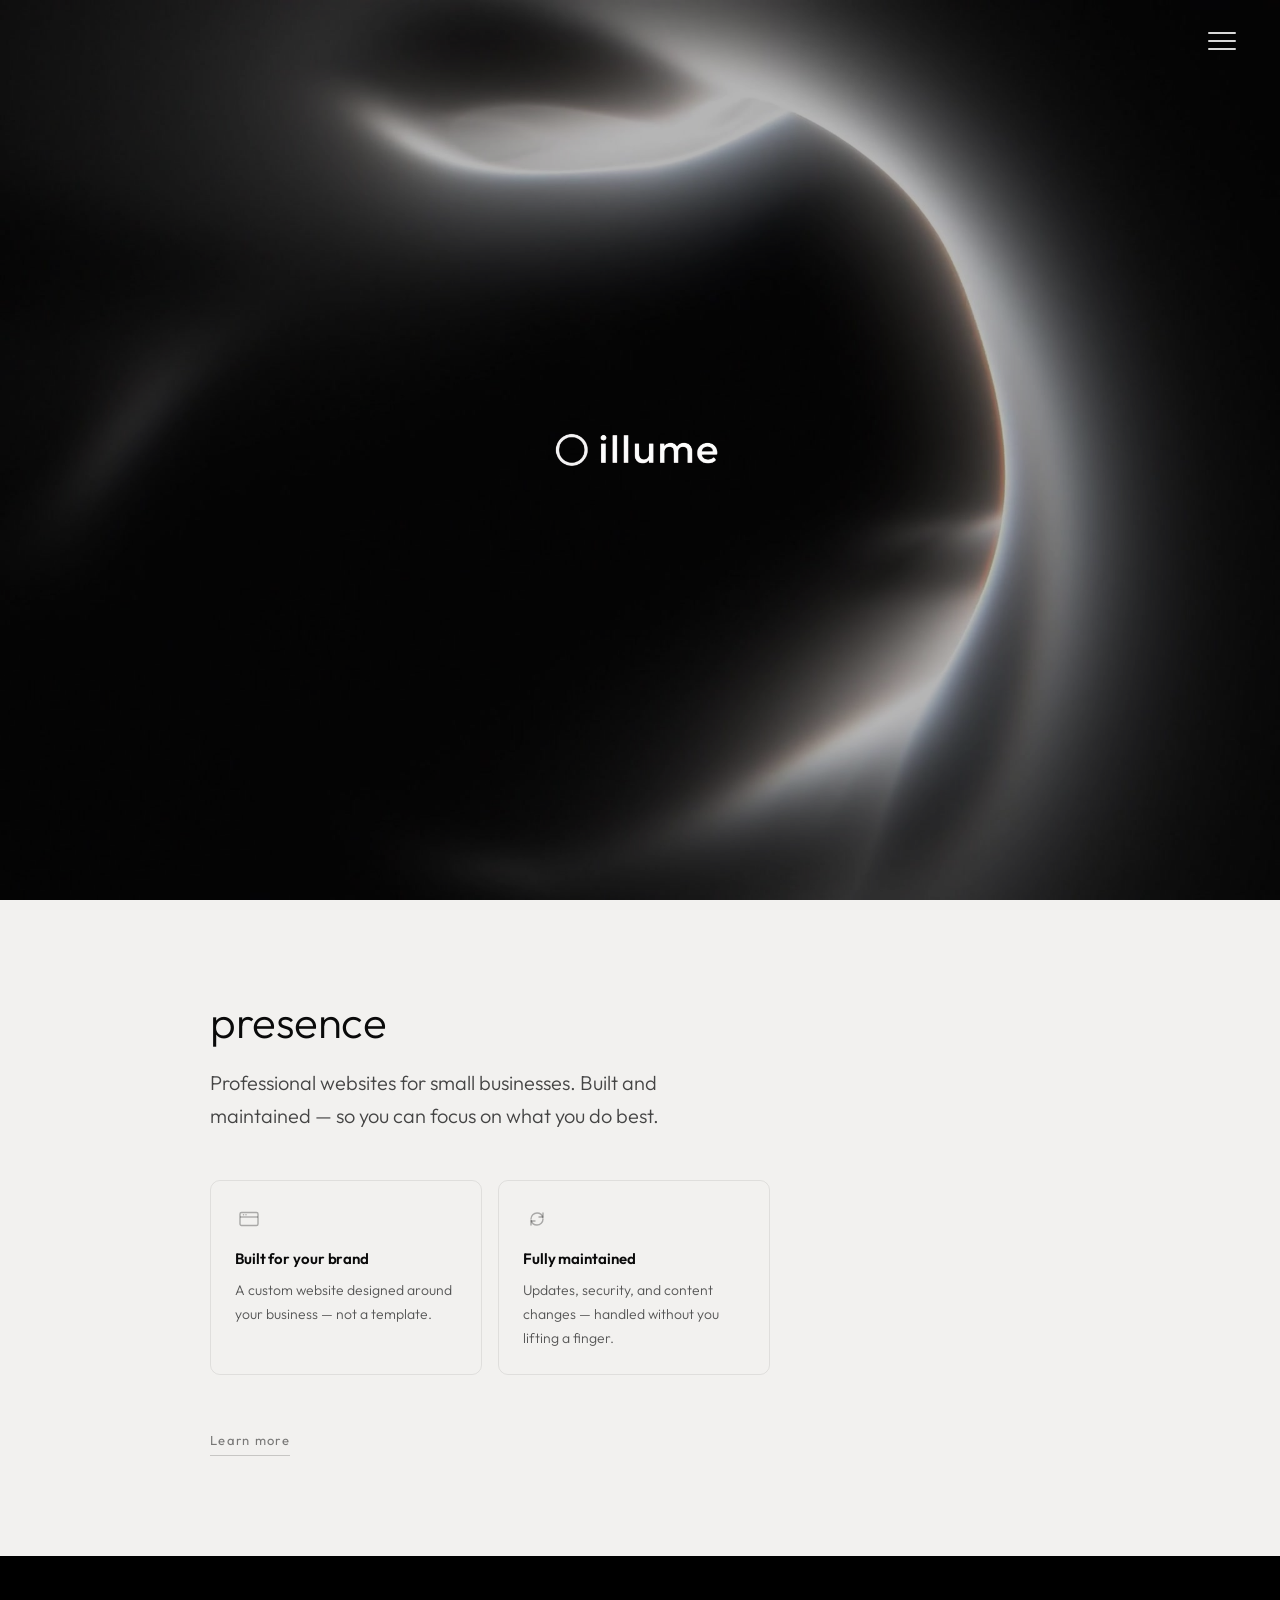
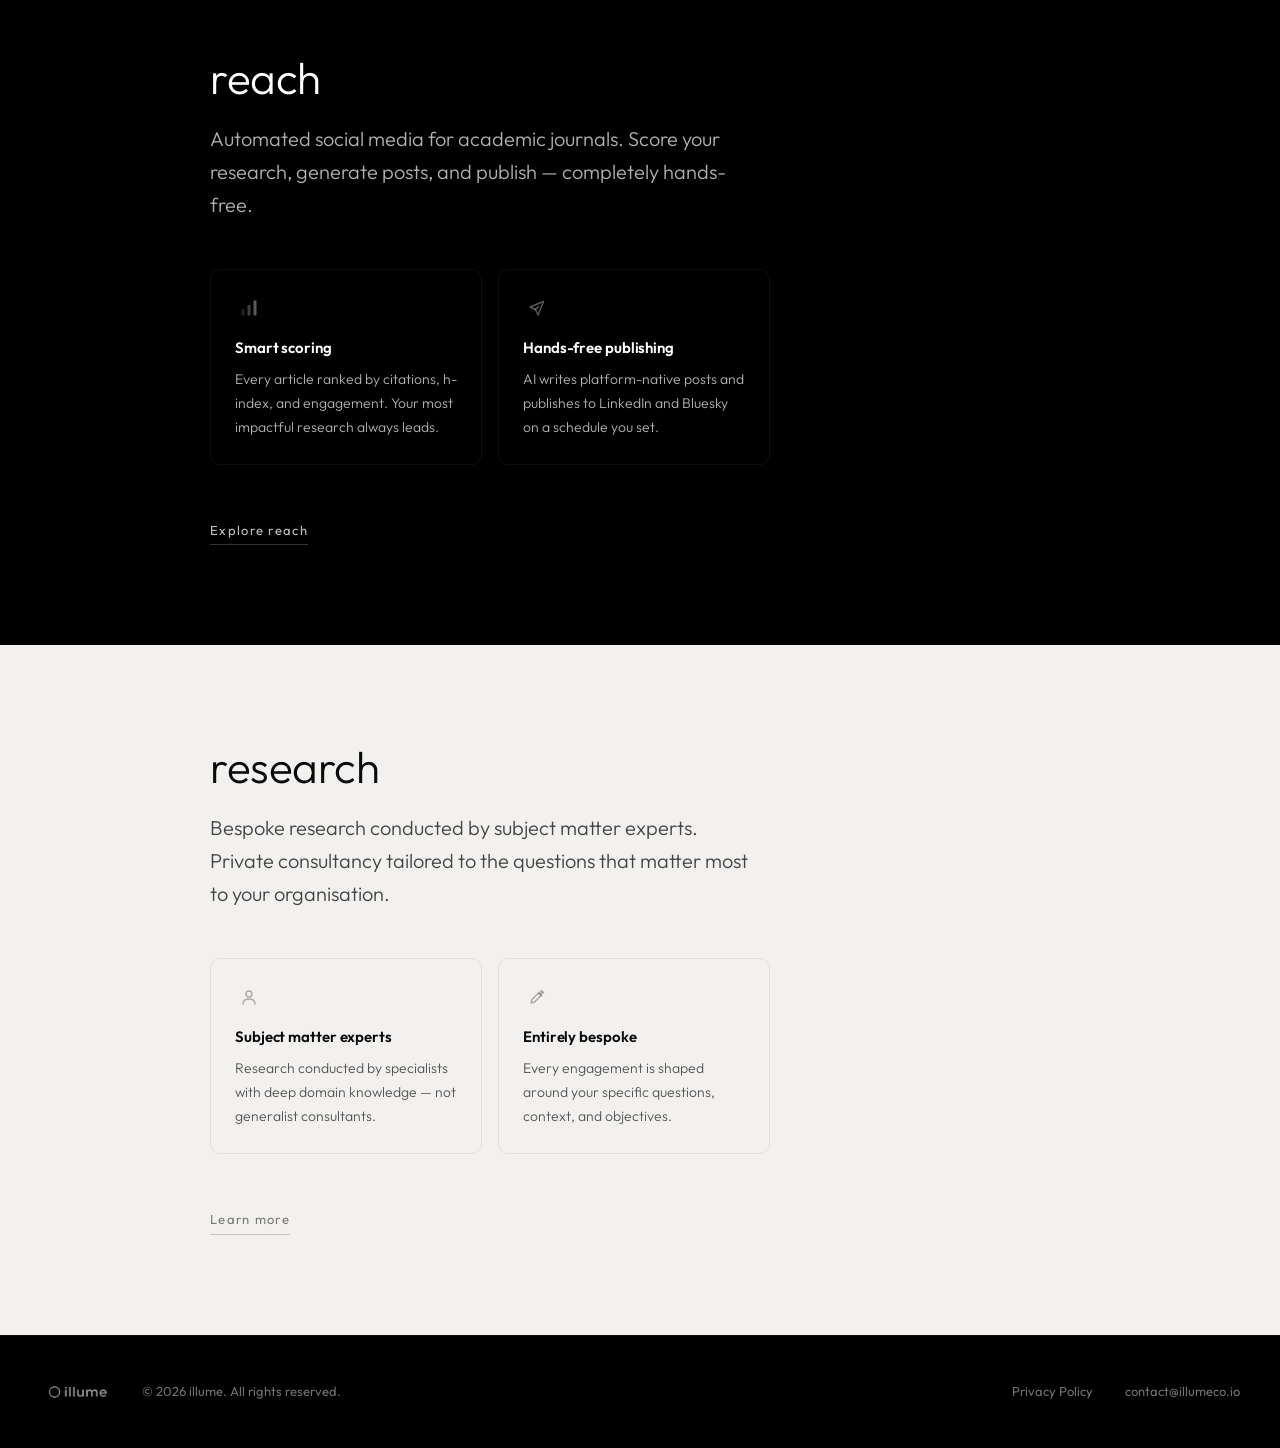
==== commit cf3a953c: "webiste changes" ====
--- a/index.html
+++ b/index.html
@@ -43,11 +43,6 @@
         <div class="hero-video-overlay"></div>
         <div class="hero-center">
             <img src="logo-transparent.png" alt="illume" class="hero-logo">
-            <div class="hero-links">
-                <a href="presence.html" class="hero-link">presence</a>
-                <a href="reach.html" class="hero-link">reach</a>
-                <a href="research.html" class="hero-link">research</a>
-            </div>
         </div>
     </section>
 
@@ -91,6 +86,29 @@
         <div class="hp-panel-inner">
             <h2 class="hp-title">reach</h2>
             <p class="hp-tagline">Automated social media for academic journals. Score your research, generate posts, and publish — completely hands-free.</p>
+            <div class="hp-features">
+                <div class="hp-feature">
+                    <div class="hp-feature-icon">
+                        <svg width="18" height="18" viewBox="0 0 18 18" fill="none" xmlns="http://www.w3.org/2000/svg">
+                            <rect x="1.5" y="10" width="3" height="6.5" rx="0.75" fill="currentColor" opacity="0.4"/>
+                            <rect x="7.5" y="6" width="3" height="10.5" rx="0.75" fill="currentColor" opacity="0.7"/>
+                            <rect x="13.5" y="1.5" width="3" height="15" rx="0.75" fill="currentColor"/>
+                        </svg>
+                    </div>
+                    <h3>Smart scoring</h3>
+                    <p>Every article ranked by citations, h-index, and engagement. Your most impactful research always leads.</p>
+                </div>
+                <div class="hp-feature">
+                    <div class="hp-feature-icon">
+                        <svg width="18" height="18" viewBox="0 0 18 18" fill="none" xmlns="http://www.w3.org/2000/svg">
+                            <path d="M15.5 2.5L2 8l5.5 2.5L10 16l5.5-13.5z" stroke="currentColor" stroke-width="1.4" stroke-linecap="round" stroke-linejoin="round"/>
+                            <path d="M7.5 10.5l3-3" stroke="currentColor" stroke-width="1.4" stroke-linecap="round"/>
+                        </svg>
+                    </div>
+                    <h3>Hands-free publishing</h3>
+                    <p>AI writes platform-native posts and publishes to LinkedIn and Bluesky on a schedule you set.</p>
+                </div>
+            </div>
             <a href="reach.html" class="hp-btn">Explore reach</a>
         </div>
     </section>
@@ -100,6 +118,29 @@
         <div class="hp-panel-inner">
             <h2 class="hp-title">research</h2>
             <p class="hp-tagline">Bespoke research conducted by subject matter experts. Private consultancy tailored to the questions that matter most to your organisation.</p>
+            <div class="hp-features">
+                <div class="hp-feature">
+                    <div class="hp-feature-icon">
+                        <svg width="18" height="18" viewBox="0 0 18 18" fill="none" xmlns="http://www.w3.org/2000/svg">
+                            <circle cx="9" cy="6" r="3" stroke="currentColor" stroke-width="1.4"/>
+                            <path d="M3 16c0-3.314 2.686-5 6-5s6 1.686 6 5" stroke="currentColor" stroke-width="1.4" stroke-linecap="round"/>
+                        </svg>
+                    </div>
+                    <h3>Subject matter experts</h3>
+                    <p>Research conducted by specialists with deep domain knowledge — not generalist consultants.</p>
+                </div>
+                <div class="hp-feature">
+                    <div class="hp-feature-icon">
+                        <svg width="18" height="18" viewBox="0 0 18 18" fill="none" xmlns="http://www.w3.org/2000/svg">
+                            <path d="M3 15l3.5-1 7-7-2.5-2.5-7 7L3 15z" stroke="currentColor" stroke-width="1.4" stroke-linecap="round" stroke-linejoin="round"/>
+                            <path d="M11 5.5l2.5 2.5" stroke="currentColor" stroke-width="1.4" stroke-linecap="round"/>
+                            <path d="M13.5 2.5l2 2-1 1-2-2 1-1z" stroke="currentColor" stroke-width="1.4" stroke-linecap="round" stroke-linejoin="round"/>
+                        </svg>
+                    </div>
+                    <h3>Entirely bespoke</h3>
+                    <p>Every engagement is shaped around your specific questions, context, and objectives.</p>
+                </div>
+            </div>
             <a href="research.html" class="hp-btn">Learn more</a>
         </div>
     </section>
--- a/styles.css
+++ b/styles.css
@@ -174,7 +174,7 @@
 /* Hero Section */
 .hero {
     position: relative;
-    height: 80vh;
+    height: 100vh;
     display: flex;
     align-items: center;
     justify-content: center;
@@ -329,7 +329,7 @@
 }
 
 .hp-panel--light {
-    background: #ffffff;
+    background: #f2f1ef;
 }
 
 .hp-panel--dark {
@@ -342,11 +342,11 @@
 }
 
 .hp-title {
-    font-size: clamp(48px, 6vw, 80px);
-    font-weight: 300;
-    letter-spacing: -1px;
+    font-size: clamp(30px, 3.5vw, 44px);
+    font-weight: 300;
+    letter-spacing: -0.5px;
     line-height: 1;
-    margin-bottom: 28px;
+    margin-bottom: 22px;
 }
 
 .hp-panel--light .hp-title {
@@ -428,6 +428,28 @@
 
 .hp-panel--light .hp-feature p {
     color: #555555;
+}
+
+.hp-panel--dark .hp-feature {
+    border: 1px solid rgba(255, 255, 255, 0.06);
+    transition: background 0.3s ease, border-color 0.3s ease;
+}
+
+.hp-panel--dark .hp-feature:hover {
+    background: rgba(255, 255, 255, 0.04);
+    border-color: rgba(255, 255, 255, 0.1);
+}
+
+.hp-panel--dark .hp-feature-icon {
+    color: rgba(255, 255, 255, 0.35);
+}
+
+.hp-panel--dark .hp-feature h3 {
+    color: #ffffff;
+}
+
+.hp-panel--dark .hp-feature p {
+    color: var(--text-secondary);
 }
 
 .hp-btn {
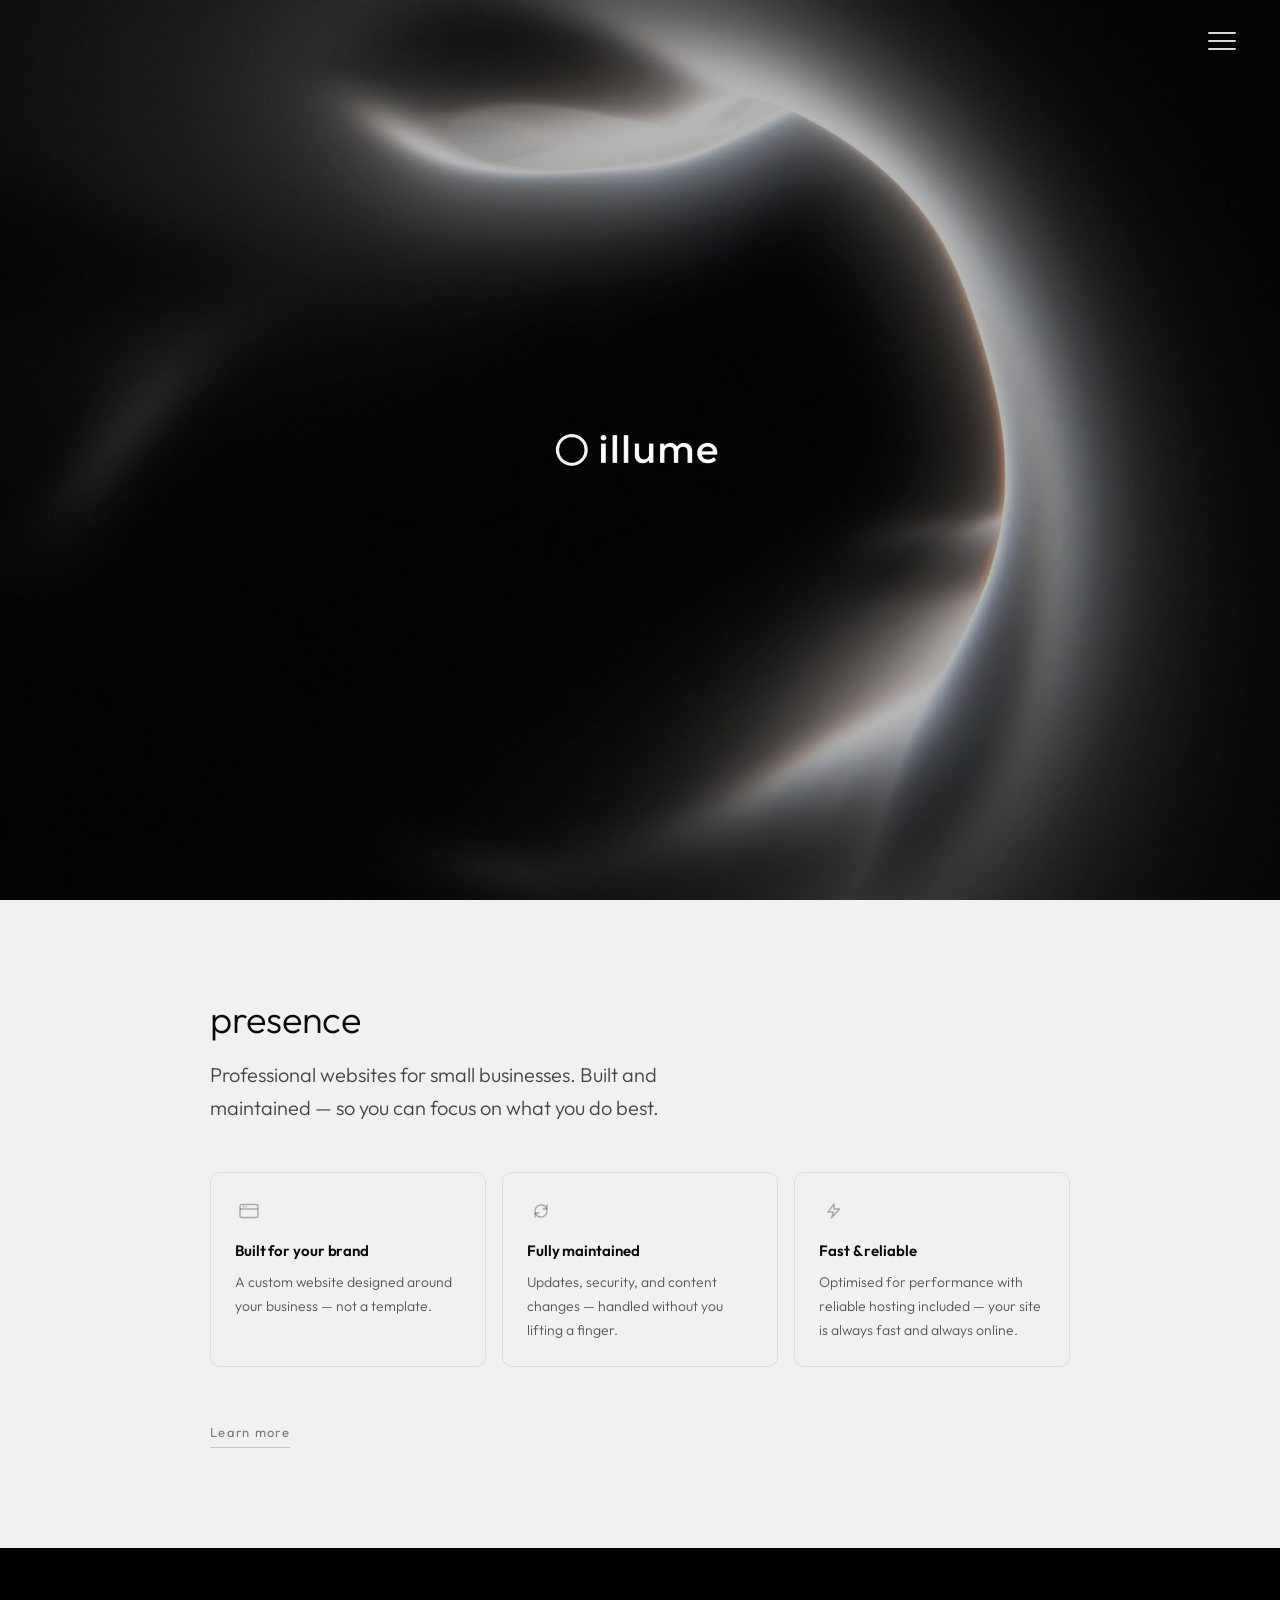
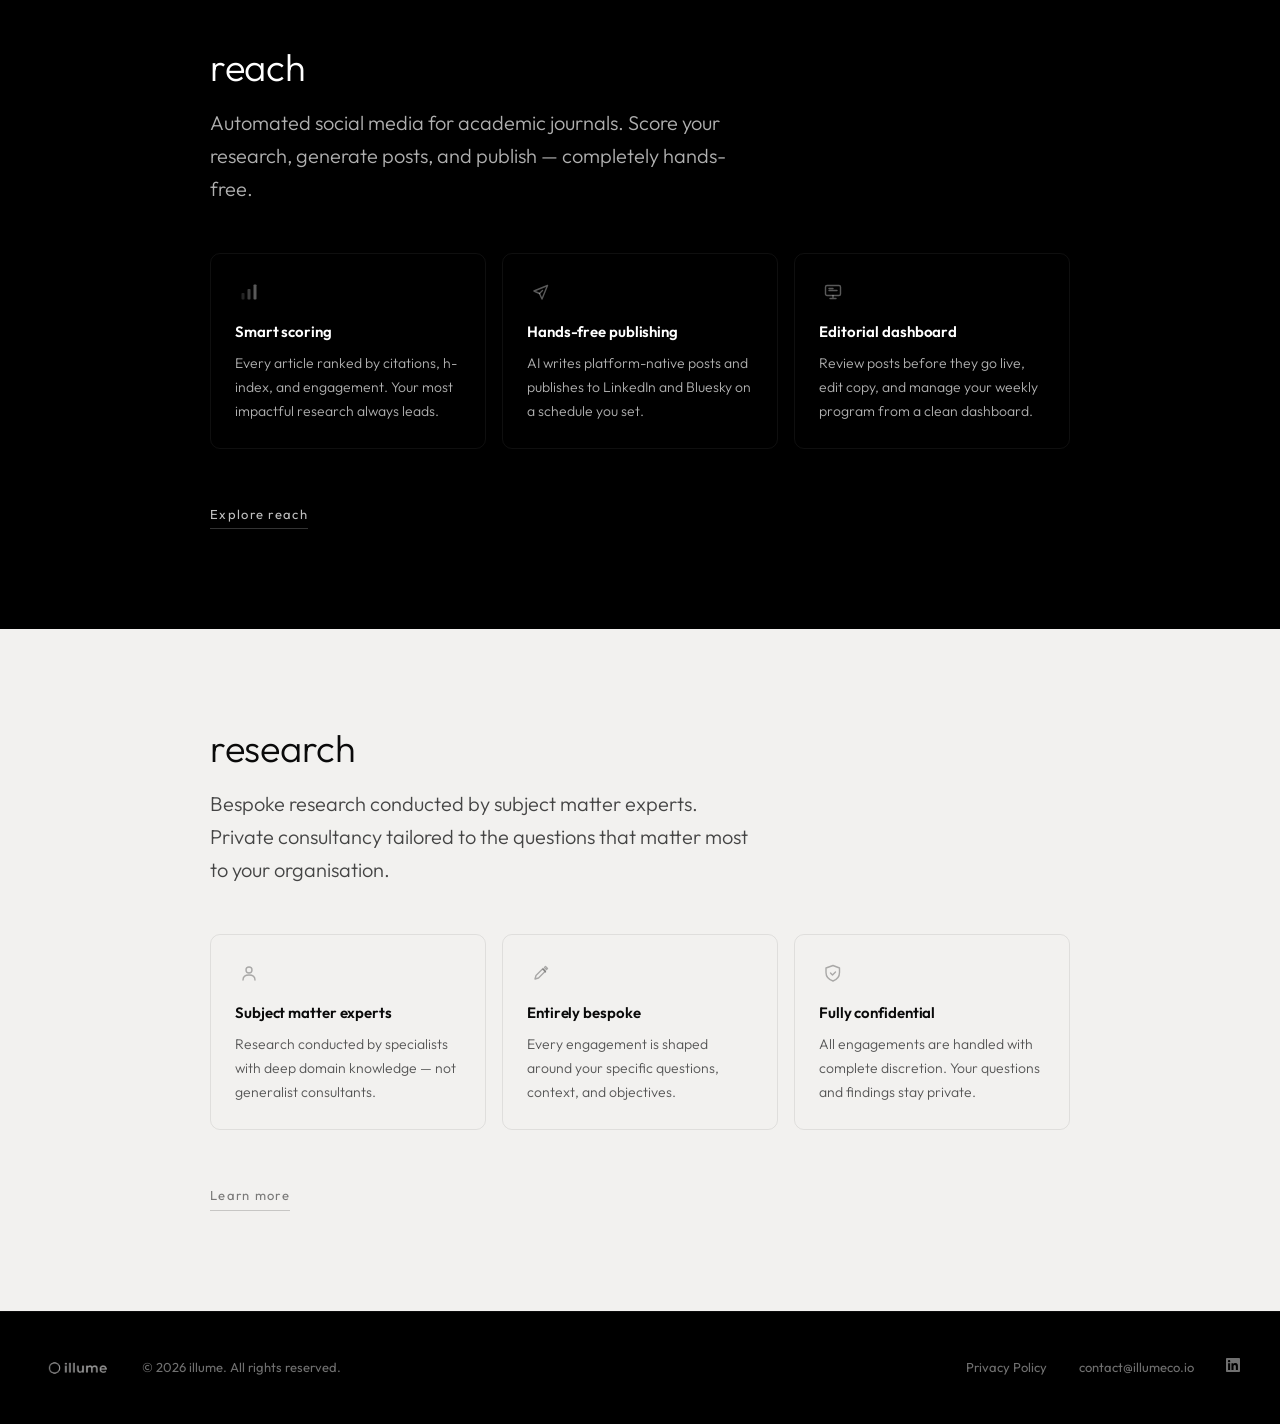
==== commit 0218930e: "homepage sections: 3 cards each, title size tuned, LinkedIn footer, alternating light/dark theme acr" ====
--- a/index.html
+++ b/index.html
@@ -22,11 +22,11 @@
     <div class="nav-overlay" id="navOverlay">
         <button class="nav-close" id="navClose" aria-label="Close menu">✕</button>
         <ul class="nav-overlay-menu">
-            <li><a href="#home" class="nav-overlay-link">Home</a></li>
-            <li><a href="presence.html" class="nav-overlay-link">Presence</a></li>
-            <li><a href="reach.html" class="nav-overlay-link">Reach</a></li>
-            <li><a href="research.html" class="nav-overlay-link">Research</a></li>
-            <li><a href="mailto:contact@illumeco.io" class="nav-overlay-link">Contact</a></li>
+            <li><a href="#home" class="nav-overlay-link">home</a></li>
+            <li><a href="presence.html" class="nav-overlay-link">presence</a></li>
+            <li><a href="reach.html" class="nav-overlay-link">reach</a></li>
+            <li><a href="research.html" class="nav-overlay-link">research</a></li>
+            <li><a href="mailto:contact@illumeco.io" class="nav-overlay-link">contact</a></li>
         </ul>
     </div>
 
@@ -76,6 +76,15 @@
                     <h3>Fully maintained</h3>
                     <p>Updates, security, and content changes — handled without you lifting a finger.</p>
                 </div>
+                <div class="hp-feature">
+                    <div class="hp-feature-icon">
+                        <svg width="18" height="18" viewBox="0 0 18 18" fill="none" xmlns="http://www.w3.org/2000/svg">
+                            <path d="M10 2L4 10h5.5L7.5 16l8-9H10L10 2z" stroke="currentColor" stroke-width="1.4" stroke-linecap="round" stroke-linejoin="round"/>
+                        </svg>
+                    </div>
+                    <h3>Fast & reliable</h3>
+                    <p>Optimised for performance with reliable hosting included — your site is always fast and always online.</p>
+                </div>
             </div>
             <a href="presence.html" class="hp-btn">Learn more</a>
         </div>
@@ -107,6 +116,17 @@
                     </div>
                     <h3>Hands-free publishing</h3>
                     <p>AI writes platform-native posts and publishes to LinkedIn and Bluesky on a schedule you set.</p>
+                </div>
+                <div class="hp-feature">
+                    <div class="hp-feature-icon">
+                        <svg width="18" height="18" viewBox="0 0 18 18" fill="none" xmlns="http://www.w3.org/2000/svg">
+                            <rect x="1.5" y="2.5" width="15" height="10" rx="1.5" stroke="currentColor" stroke-width="1.4"/>
+                            <path d="M6 15.5h6M9 12.5v3" stroke="currentColor" stroke-width="1.4" stroke-linecap="round"/>
+                            <path d="M5 7.5h8M5 5.5h4" stroke="currentColor" stroke-width="1.4" stroke-linecap="round"/>
+                        </svg>
+                    </div>
+                    <h3>Editorial dashboard</h3>
+                    <p>Review posts before they go live, edit copy, and manage your weekly program from a clean dashboard.</p>
                 </div>
             </div>
             <a href="reach.html" class="hp-btn">Explore reach</a>
@@ -140,6 +160,16 @@
                     <h3>Entirely bespoke</h3>
                     <p>Every engagement is shaped around your specific questions, context, and objectives.</p>
                 </div>
+                <div class="hp-feature">
+                    <div class="hp-feature-icon">
+                        <svg width="18" height="18" viewBox="0 0 18 18" fill="none" xmlns="http://www.w3.org/2000/svg">
+                            <path d="M9 1.5l6.5 2.5v4.5c0 4-2.5 7-6.5 8.5C4.5 15.5 2 12.5 2 8.5V4L9 1.5z" stroke="currentColor" stroke-width="1.4" stroke-linecap="round" stroke-linejoin="round"/>
+                            <path d="M6.5 9l2 2 3-3" stroke="currentColor" stroke-width="1.4" stroke-linecap="round" stroke-linejoin="round"/>
+                        </svg>
+                    </div>
+                    <h3>Fully confidential</h3>
+                    <p>All engagements are handled with complete discretion. Your questions and findings stay private.</p>
+                </div>
             </div>
             <a href="research.html" class="hp-btn">Learn more</a>
         </div>
@@ -155,6 +185,9 @@
             <div class="footer-right">
                 <a href="privacy.html" class="footer-contact">Privacy Policy</a>
                 <a href="mailto:contact@illumeco.io" class="footer-contact">contact@illumeco.io</a>
+                <a href="https://www.linkedin.com/company/illumeco" target="_blank" rel="noopener" class="footer-contact" aria-label="LinkedIn">
+                    <svg width="14" height="14" viewBox="0 0 24 24" fill="currentColor" xmlns="http://www.w3.org/2000/svg"><path d="M20.447 20.452h-3.554v-5.569c0-1.328-.027-3.037-1.852-3.037-1.853 0-2.136 1.445-2.136 2.939v5.667H9.351V9h3.414v1.561h.046c.477-.9 1.637-1.85 3.37-1.85 3.601 0 4.267 2.37 4.267 5.455v6.286zM5.337 7.433c-1.144 0-2.063-.926-2.063-2.065 0-1.138.92-2.063 2.063-2.063 1.14 0 2.064.925 2.064 2.063 0 1.139-.925 2.065-2.064 2.065zm1.782 13.019H3.555V9h3.564v11.452zM22.225 0H1.771C.792 0 0 .774 0 1.729v20.542C0 23.227.792 24 1.771 24h20.451C23.2 24 24 23.227 24 22.271V1.729C24 .774 23.2 0 22.222 0h.003z"/></svg>
+                </a>
             </div>
         </div>
     </footer>
--- a/styles.css
+++ b/styles.css
@@ -342,11 +342,11 @@
 }
 
 .hp-title {
-    font-size: clamp(30px, 3.5vw, 44px);
-    font-weight: 300;
-    letter-spacing: -0.5px;
+    font-size: clamp(26px, 3vw, 38px);
+    font-weight: 300;
+    letter-spacing: -0.3px;
     line-height: 1;
-    margin-bottom: 22px;
+    margin-bottom: 20px;
 }
 
 .hp-panel--light .hp-title {
@@ -375,9 +375,8 @@
 
 .hp-features {
     display: grid;
-    grid-template-columns: 1fr 1fr;
+    grid-template-columns: repeat(3, 1fr);
     gap: 16px;
-    max-width: 560px;
     margin-bottom: 52px;
 }
 
@@ -480,6 +479,12 @@
 .hp-panel--dark .hp-btn:hover {
     color: #ffffff;
     border-color: #ffffff;
+}
+
+@media (max-width: 900px) {
+    .hp-features {
+        grid-template-columns: 1fr 1fr;
+    }
 }
 
 @media (max-width: 768px) {
@@ -574,7 +579,8 @@
 }
 
 .rp-container--wide {
-    max-width: none;
+    max-width: 1200px;
+    margin: 0 auto;
     padding: 0 80px;
 }
 
@@ -868,3 +874,107 @@
     color: white;
     border-color: white;
 }
+
+/* ─── Light Section Variant (product pages) ─────────── */
+
+.rp-section--light {
+    background: #f2f1ef;
+}
+
+.rp-section--light .rp-rule {
+    border-top-color: rgba(0, 0, 0, 0.1);
+}
+
+.rp-section--light .rp-label {
+    color: #999999;
+}
+
+.rp-section--light .rp-intro {
+    color: #333333;
+}
+
+.rp-section--light .rp-icon {
+    color: rgba(0, 0, 0, 0.28);
+}
+
+.rp-section--light .rp-feature {
+    border-color: rgba(0, 0, 0, 0.08);
+}
+
+.rp-section--light .rp-feature:hover {
+    background: rgba(0, 0, 0, 0.03);
+    border-color: rgba(0, 0, 0, 0.14);
+    box-shadow: 0 0 48px rgba(0, 0, 0, 0.04), 0 8px 24px rgba(0, 0, 0, 0.06);
+}
+
+.rp-section--light .rp-feature h3 {
+    color: #0a0a0a;
+}
+
+.rp-section--light .rp-feature p {
+    color: #555555;
+}
+
+.rp-section--light .rp-step {
+    border-color: rgba(0, 0, 0, 0.08);
+}
+
+.rp-section--light .rp-step:hover {
+    background: rgba(0, 0, 0, 0.03);
+    border-color: rgba(0, 0, 0, 0.14);
+    box-shadow: 0 0 48px rgba(0, 0, 0, 0.04), 0 8px 24px rgba(0, 0, 0, 0.06);
+}
+
+.rp-section--light .rp-step-num {
+    color: #bbbbbb;
+}
+
+.rp-section--light .rp-step-body h3 {
+    color: #0a0a0a;
+}
+
+.rp-section--light .rp-step-body p {
+    color: #555555;
+}
+
+.rp-section--light .rp-split-col:first-child {
+    border-right-color: rgba(0, 0, 0, 0.08);
+}
+
+.rp-section--light .rp-plan {
+    border-color: rgba(0, 0, 0, 0.08);
+}
+
+.rp-section--light .rp-plan-name {
+    color: #0a0a0a;
+}
+
+.rp-section--light .rp-plan-detail {
+    color: #666666;
+}
+
+.rp-section--light .rp-plan-price {
+    color: #0a0a0a;
+}
+
+.rp-section--light .rp-plan-price span {
+    color: #999999;
+}
+
+.rp-section--light .rp-pricing-note {
+    color: #999999;
+}
+
+.rp-section--light .rp-cta h2 {
+    color: #0a0a0a;
+}
+
+.rp-section--light .rp-btn {
+    color: rgba(0, 0, 0, 0.55);
+    border-bottom-color: rgba(0, 0, 0, 0.2);
+}
+
+.rp-section--light .rp-btn:hover {
+    color: #0a0a0a;
+    border-bottom-color: #0a0a0a;
+}
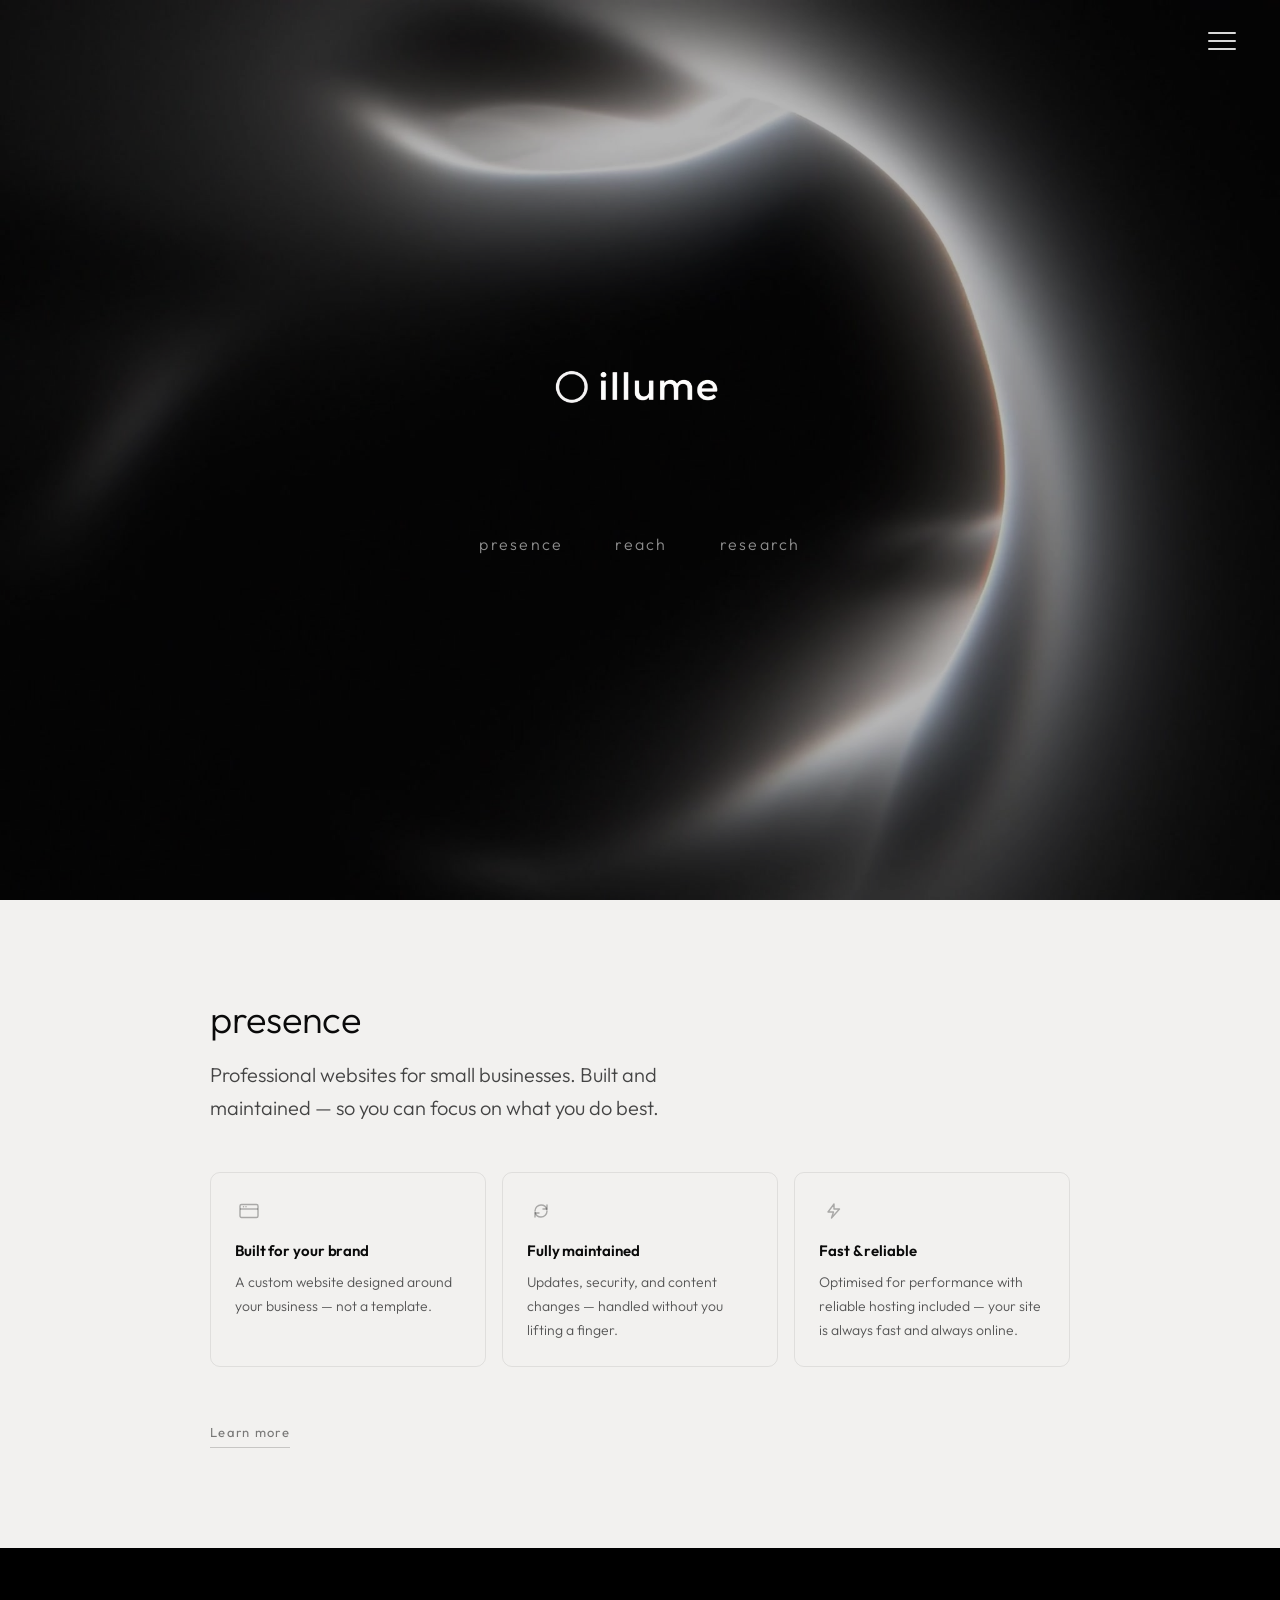
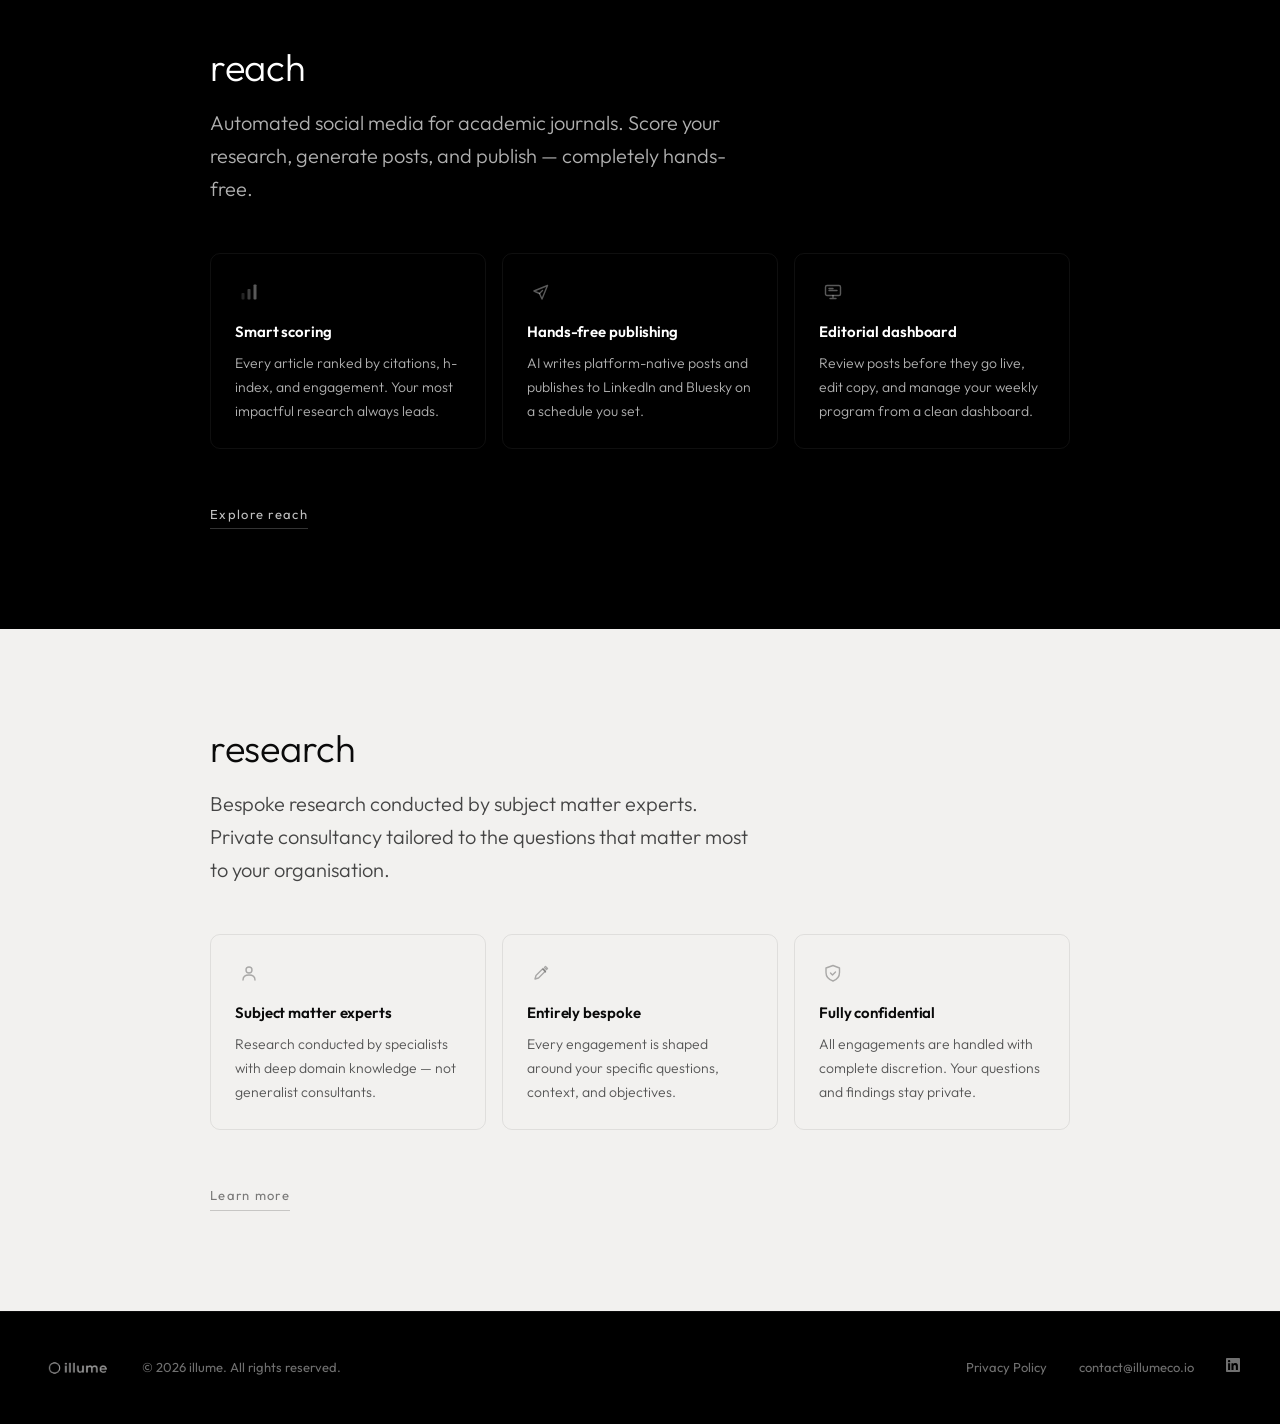
==== commit df65fa7e: "restore hero nav links for quick product navigation Co-Authored-By: Claude Sonnet 4.6 <noreply@anthr" ====
--- a/index.html
+++ b/index.html
@@ -43,6 +43,11 @@
         <div class="hero-video-overlay"></div>
         <div class="hero-center">
             <img src="logo-transparent.png" alt="illume" class="hero-logo">
+            <div class="hero-links">
+                <a href="presence.html" class="hero-link">presence</a>
+                <a href="reach.html" class="hero-link">reach</a>
+                <a href="research.html" class="hero-link">research</a>
+            </div>
         </div>
     </section>
 
